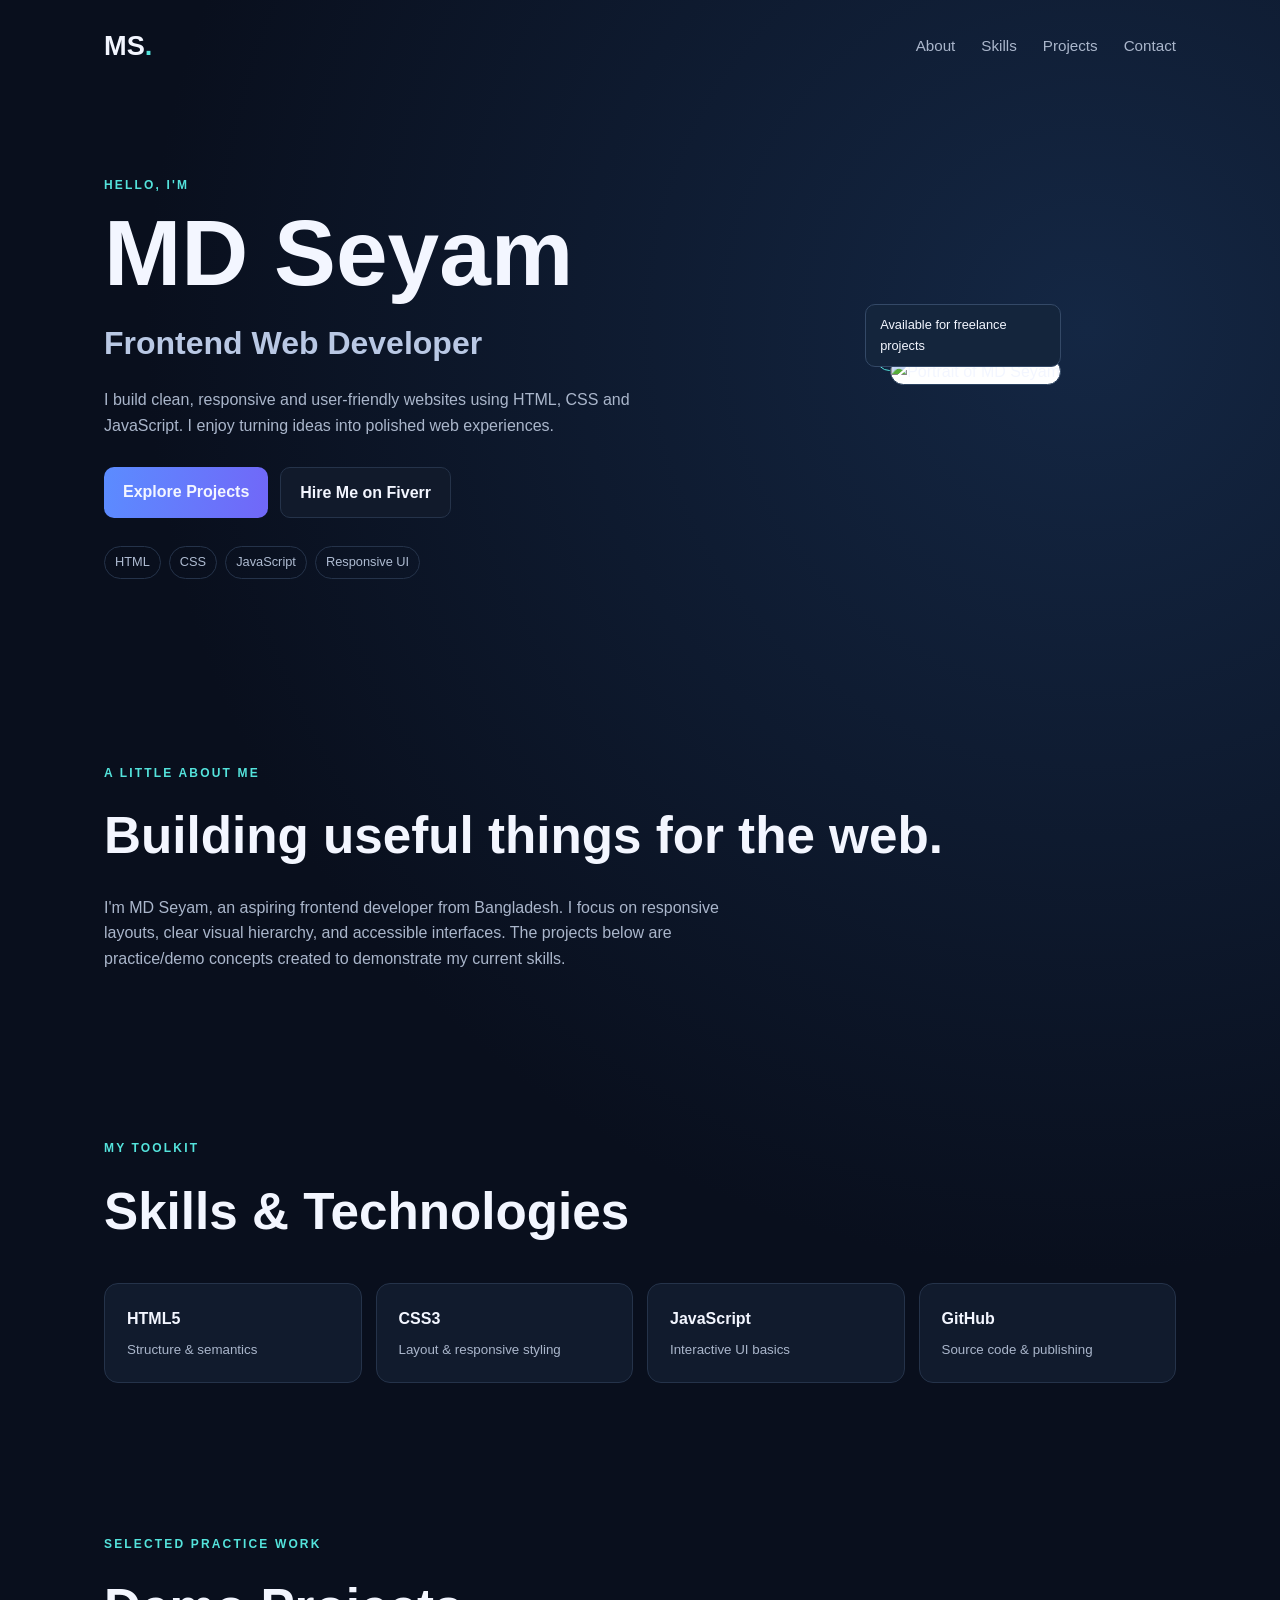
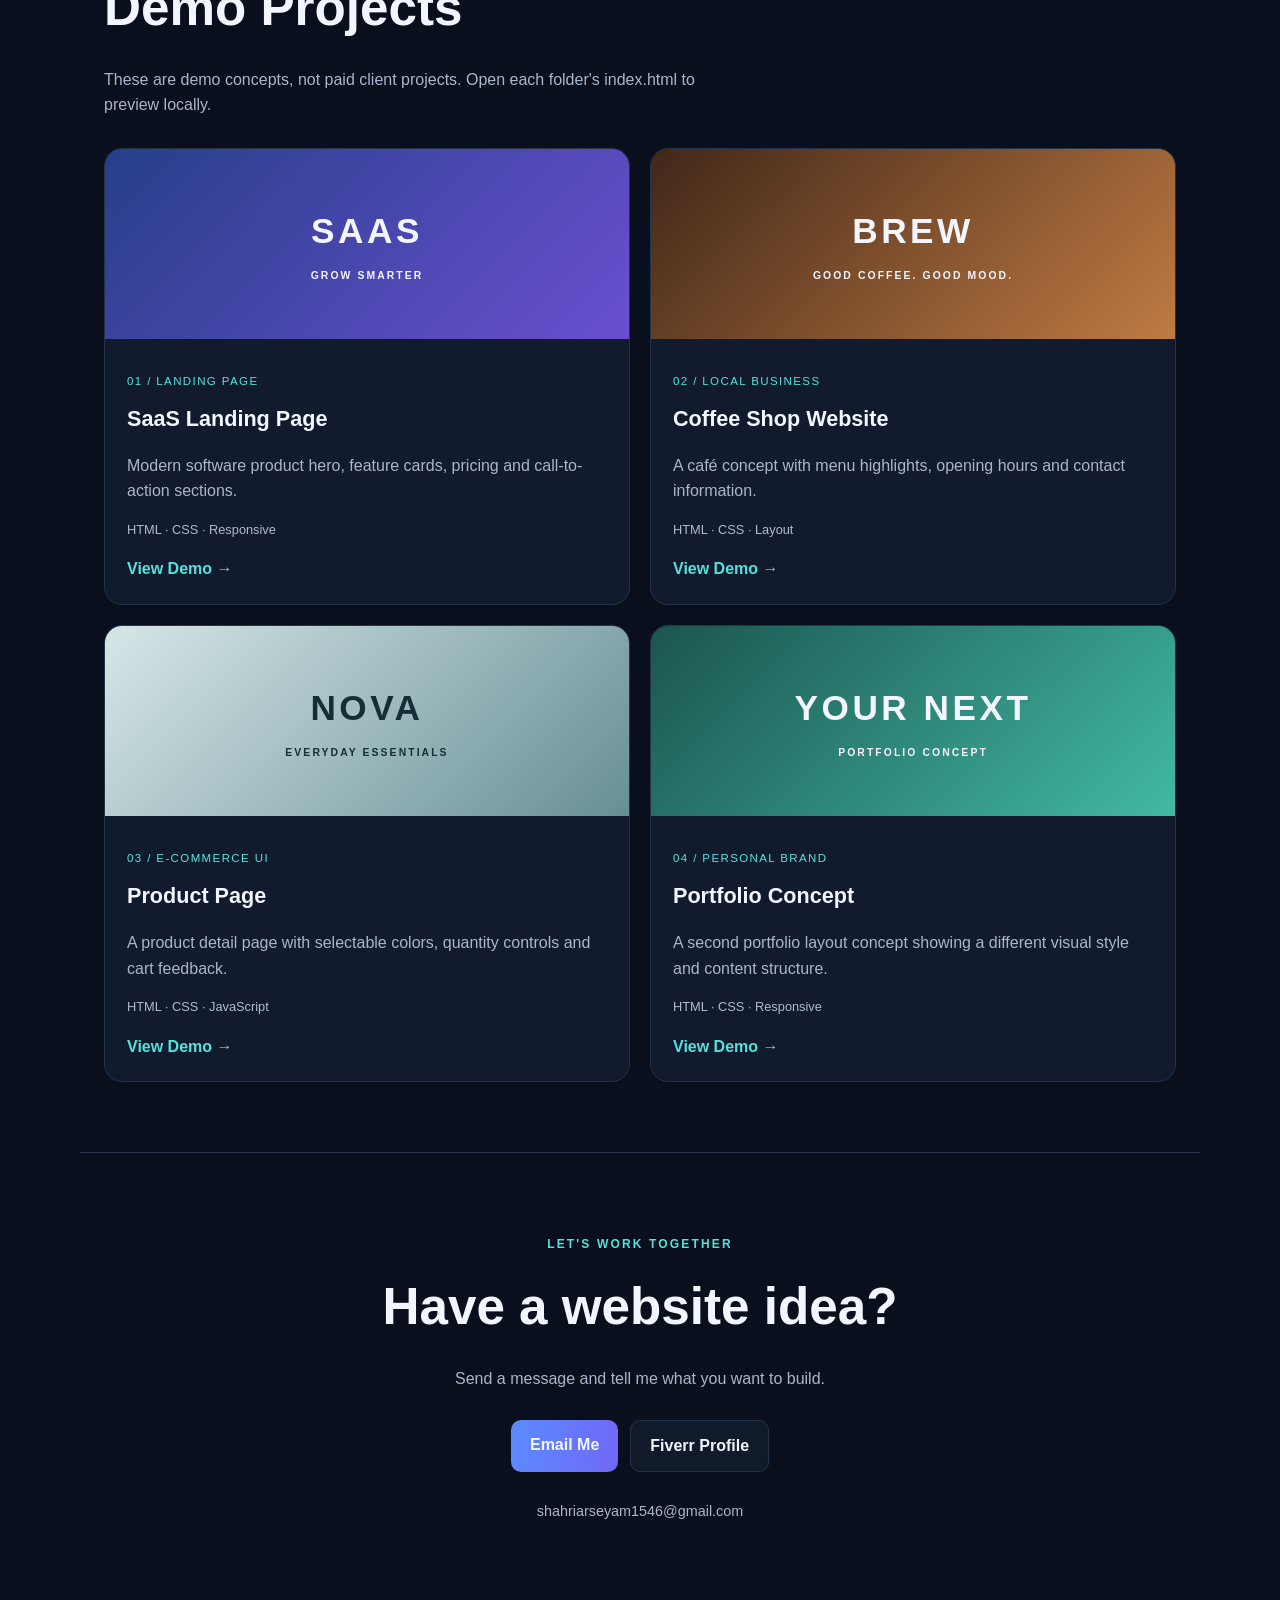
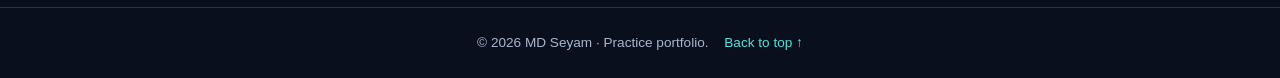
==== index.html @ 58fbcd56 "Add files via upload" ====
<!doctype html>
<html lang="en">
<head>
  <meta charset="utf-8"><meta name="viewport" content="width=device-width, initial-scale=1">
  <title>MD Seyam | Frontend Web Developer</title>
  <meta name="description" content="MD Seyam creates responsive websites with HTML, CSS and JavaScript.">
  <link rel="stylesheet" href="style.css">
</head>
<body>
<header class="nav"><a class="brand" href="#">MS<span>.</span></a><nav><a href="#about">About</a><a href="#skills">Skills</a><a href="#projects">Projects</a><a href="#contact">Contact</a></nav></header>
<main>
<section class="hero">
  <div class="hero-copy"><p class="eyebrow">HELLO, I'M</p><h1>MD Seyam</h1><h2>Frontend Web Developer</h2>
  <p>I build clean, responsive and user-friendly websites using HTML, CSS and JavaScript. I enjoy turning ideas into polished web experiences.</p>
  <div class="actions"><a class="btn primary" href="#projects">Explore Projects</a><a class="btn ghost" href="https://www.fiverr.com/s/vbrv60e" target="_blank" rel="noreferrer">Hire Me on Fiverr</a></div>
  <div class="tags"><span>HTML</span><span>CSS</span><span>JavaScript</span><span>Responsive UI</span></div></div>
  <div class="portrait-wrap"><img src="assets/seyam.jpg" alt="Portrait of MD Seyam"><div class="portrait-label">Available for freelance projects</div></div>
</section>
<section id="about" class="section"><p class="eyebrow">A LITTLE ABOUT ME</p><h2>Building useful things for the web.</h2><p class="muted">I'm MD Seyam, an aspiring frontend developer from Bangladesh. I focus on responsive layouts, clear visual hierarchy, and accessible interfaces. The projects below are practice/demo concepts created to demonstrate my current skills.</p></section>
<section id="skills" class="section"><p class="eyebrow">MY TOOLKIT</p><h2>Skills & Technologies</h2><div class="skill-grid"><div>HTML5 <small>Structure & semantics</small></div><div>CSS3 <small>Layout & responsive styling</small></div><div>JavaScript <small>Interactive UI basics</small></div><div>GitHub <small>Source code & publishing</small></div></div></section>
<section id="projects" class="section"><p class="eyebrow">SELECTED PRACTICE WORK</p><h2>Demo Projects</h2><p class="muted">These are demo concepts, not paid client projects. Open each folder's index.html to preview locally.</p>
<div class="project-grid">
<article class="project"><div class="project-art art-saas">SAAS<span>GROW SMARTER</span></div><div class="project-body"><p class="project-type">01 / LANDING PAGE</p><h3>SaaS Landing Page</h3><p>Modern software product hero, feature cards, pricing and call-to-action sections.</p><div class="chips">HTML · CSS · Responsive</div><a href="../saas-landing/index.html">View Demo →</a></div></article>
<article class="project"><div class="project-art art-coffee">BREW<span>GOOD COFFEE. GOOD MOOD.</span></div><div class="project-body"><p class="project-type">02 / LOCAL BUSINESS</p><h3>Coffee Shop Website</h3><p>A café concept with menu highlights, opening hours and contact information.</p><div class="chips">HTML · CSS · Layout</div><a href="../coffee-shop/index.html">View Demo →</a></div></article>
<article class="project"><div class="project-art art-shop">NOVA<span>EVERYDAY ESSENTIALS</span></div><div class="project-body"><p class="project-type">03 / E-COMMERCE UI</p><h3>Product Page</h3><p>A product detail page with selectable colors, quantity controls and cart feedback.</p><div class="chips">HTML · CSS · JavaScript</div><a href="../ecommerce-product/index.html">View Demo →</a></div></article>
<article class="project"><div class="project-art art-portfolio">YOUR NEXT<span>PORTFOLIO CONCEPT</span></div><div class="project-body"><p class="project-type">04 / PERSONAL BRAND</p><h3>Portfolio Concept</h3><p>A second portfolio layout concept showing a different visual style and content structure.</p><div class="chips">HTML · CSS · Responsive</div><a href="../portfolio-concept/index.html">View Demo →</a></div></article>
</div></section>
<section id="contact" class="section contact"><p class="eyebrow">LET'S WORK TOGETHER</p><h2>Have a website idea?</h2><p class="muted">Send a message and tell me what you want to build.</p><div class="actions"><a class="btn primary" href="mailto:shahriarseyam1546@gmail.com">Email Me</a><a class="btn ghost" href="https://www.fiverr.com/s/vbrv60e" target="_blank" rel="noreferrer">Fiverr Profile</a></div><p class="email">shahriarseyam1546@gmail.com</p></section>
</main><footer>© <span id="year"></span> MD Seyam · Practice portfolio. <a href="#top">Back to top ↑</a></footer>
<script src="script.js"></script></body></html>
---- style.css ----
:root{--bg:#090f1d;--panel:#111b2d;--text:#f3f6ff;--muted:#aab6cb;--blue:#5b8cff;--cyan:#54e3dc;--line:#25334a}
*{box-sizing:border-box}html{scroll-behavior:smooth}body{margin:0;background:radial-gradient(circle at 85% 10%,#142744 0,transparent 30%),var(--bg);color:var(--text);font-family:Inter,Arial,sans-serif;line-height:1.6}a{color:inherit;text-decoration:none}.nav{max-width:1120px;margin:auto;padding:24px 24px;display:flex;align-items:center;justify-content:space-between}.brand{font-weight:900;font-size:1.7rem}.brand span{color:var(--cyan)}nav{display:flex;gap:26px;color:var(--muted);font-size:.95rem}nav a:hover{color:var(--cyan)}.hero{max-width:1120px;margin:auto;padding:70px 24px 100px;display:grid;grid-template-columns:1.2fr .8fr;gap:70px;align-items:center;min-height:590px}.eyebrow{color:var(--cyan);font-size:.75rem;letter-spacing:.18em;font-weight:800}.hero h1{font-size:clamp(3.2rem,8vw,5.8rem);line-height:1;margin:12px 0}.hero h2{font-size:clamp(1.3rem,3vw,2rem);color:#b9c8e4;margin:18px 0}.hero-copy>p:not(.eyebrow),.muted{color:var(--muted);max-width:650px}.actions{display:flex;gap:12px;flex-wrap:wrap;margin:28px 0}.btn{padding:12px 19px;border-radius:10px;font-weight:750;border:1px solid var(--line)}.primary{background:linear-gradient(100deg,var(--blue),#7167f8);border:0}.ghost{background:#111a2b}.tags,.chips{display:flex;gap:8px;flex-wrap:wrap}.tags span,.chips{font-size:.8rem;color:#aebbd1}.tags span{border:1px solid var(--line);border-radius:100px;padding:5px 10px}.portrait-wrap{position:relative;max-width:350px;margin:auto}.portrait-wrap:before{content:"";position:absolute;inset:-14px 14px 14px -14px;border:1px solid var(--cyan);border-radius:28px}.portrait-wrap img{position:relative;width:100%;aspect-ratio:4/5;object-fit:cover;object-position:center 25%;border-radius:24px;border:1px solid #2b4260;background:#fff}.portrait-label{position:absolute;bottom:18px;left:-25px;background:#14253c;border:1px solid #344967;border-radius:10px;padding:10px 14px;font-size:.8rem}.section{max-width:1120px;margin:auto;padding:70px 24px}.section h2{font-size:clamp(2rem,4vw,3.2rem);margin:8px 0 18px}.skill-grid{display:grid;grid-template-columns:repeat(4,1fr);gap:14px;margin-top:30px}.skill-grid div{background:var(--panel);padding:22px;border:1px solid var(--line);border-radius:14px;font-weight:800}.skill-grid small{display:block;color:var(--muted);font-weight:400;margin-top:8px}.project-grid{display:grid;grid-template-columns:repeat(2,1fr);gap:20px;margin-top:30px}.project{background:var(--panel);border:1px solid var(--line);border-radius:18px;overflow:hidden}.project-art{height:190px;display:flex;align-items:center;justify-content:center;flex-direction:column;font-size:2.2rem;font-weight:900;letter-spacing:.1em}.project-art span{font-size:.65rem;letter-spacing:.2em;margin-top:8px}.art-saas{background:linear-gradient(135deg,#263f89,#6a4fd0)}.art-coffee{background:linear-gradient(135deg,#412719,#c07b42)}.art-shop{background:linear-gradient(135deg,#d7e6e7,#668f95);color:#152d35}.art-portfolio{background:linear-gradient(135deg,#1b554f,#42b9a4)}.project-body{padding:22px}.project-type{font-size:.72rem;color:var(--cyan);letter-spacing:.12em}.project-body h3{font-size:1.35rem;margin:5px 0}.project-body p:not(.project-type){color:var(--muted)}.project-body a{display:inline-block;margin-top:16px;color:var(--cyan);font-weight:800}.contact{border-top:1px solid var(--line);text-align:center}.contact .muted{margin:auto}.contact .actions{justify-content:center}.email{color:var(--muted);font-size:.9rem}footer{border-top:1px solid var(--line);padding:24px;text-align:center;color:var(--muted);font-size:.85rem}footer a{color:var(--cyan);margin-left:12px}
@media(max-width:760px){.nav{align-items:flex-start}nav{gap:12px;flex-wrap:wrap;justify-content:flex-end;font-size:.85rem}.hero{grid-template-columns:1fr;padding-top:35px;gap:45px}.hero-copy{order:1}.portrait-wrap{order:0;max-width:240px}.skill-grid{grid-template-columns:repeat(2,1fr)}.project-grid{grid-template-columns:1fr}.portrait-label{left:-10px}}
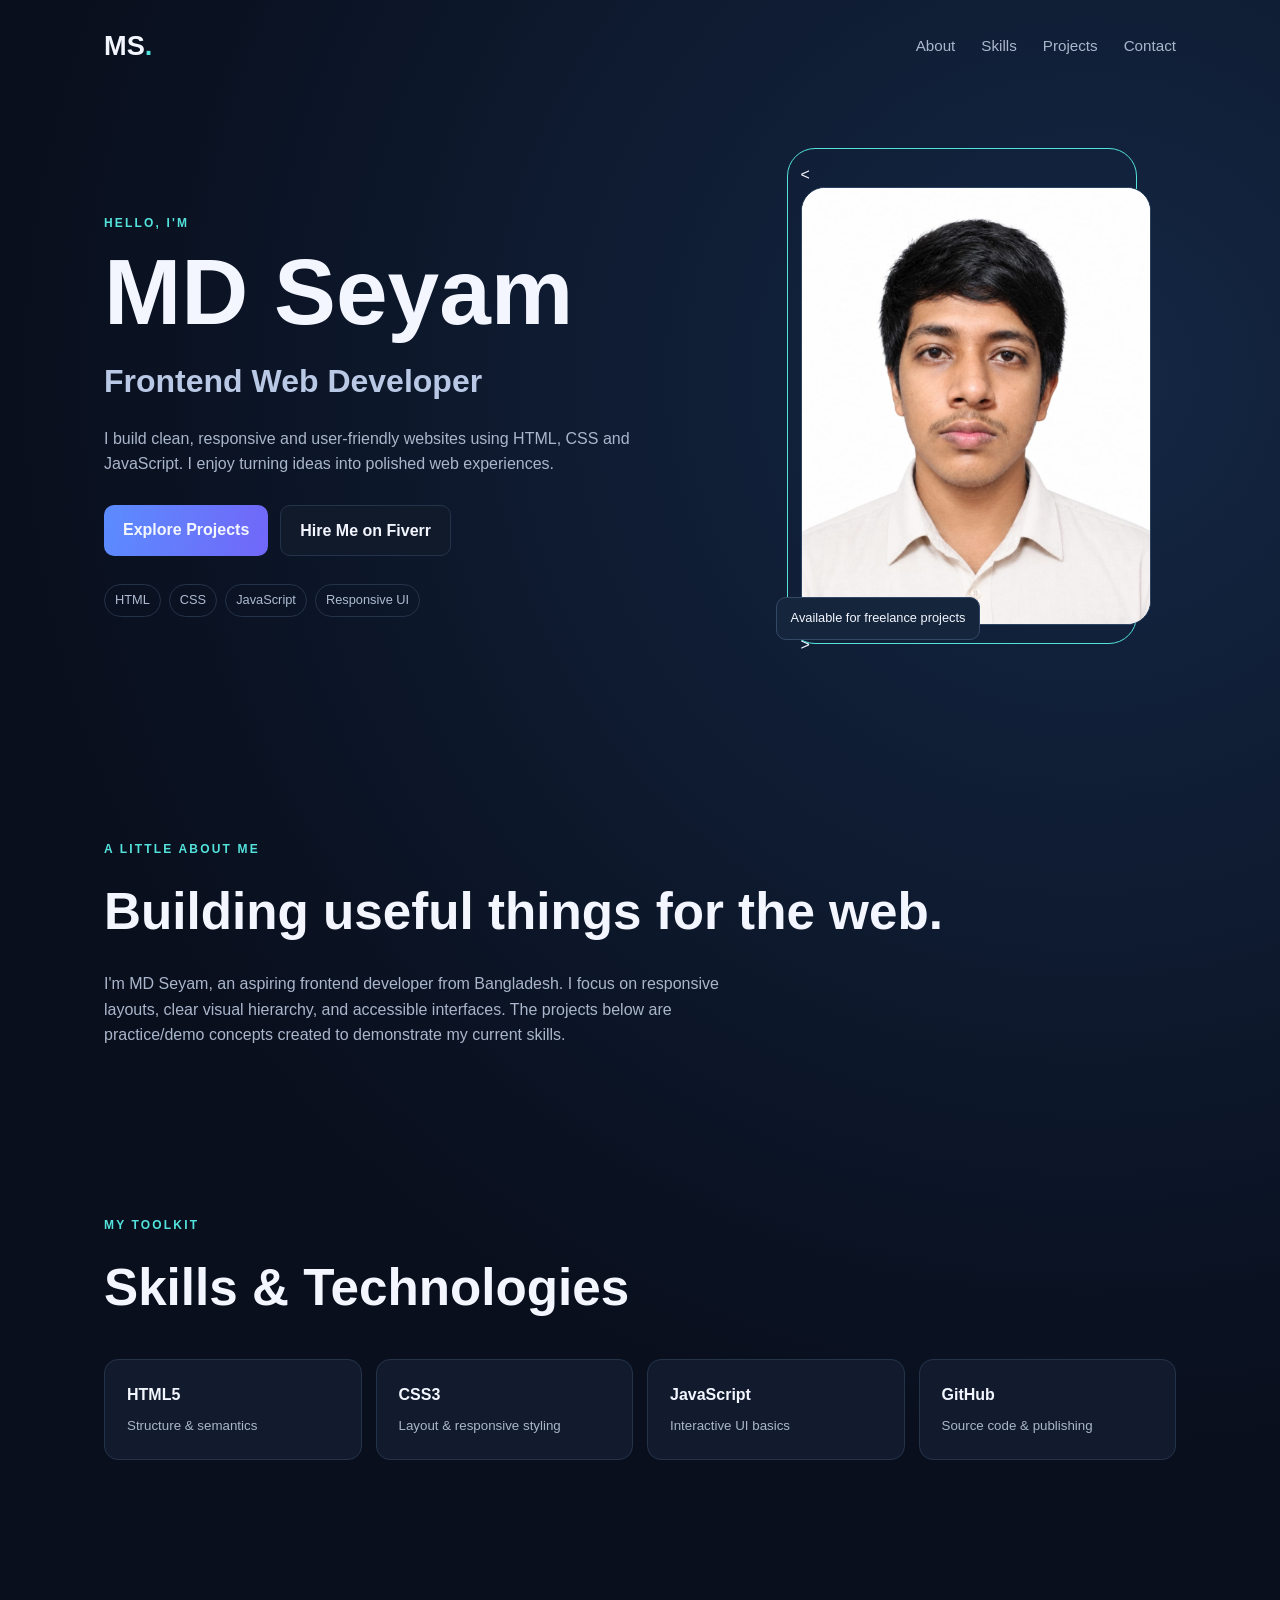
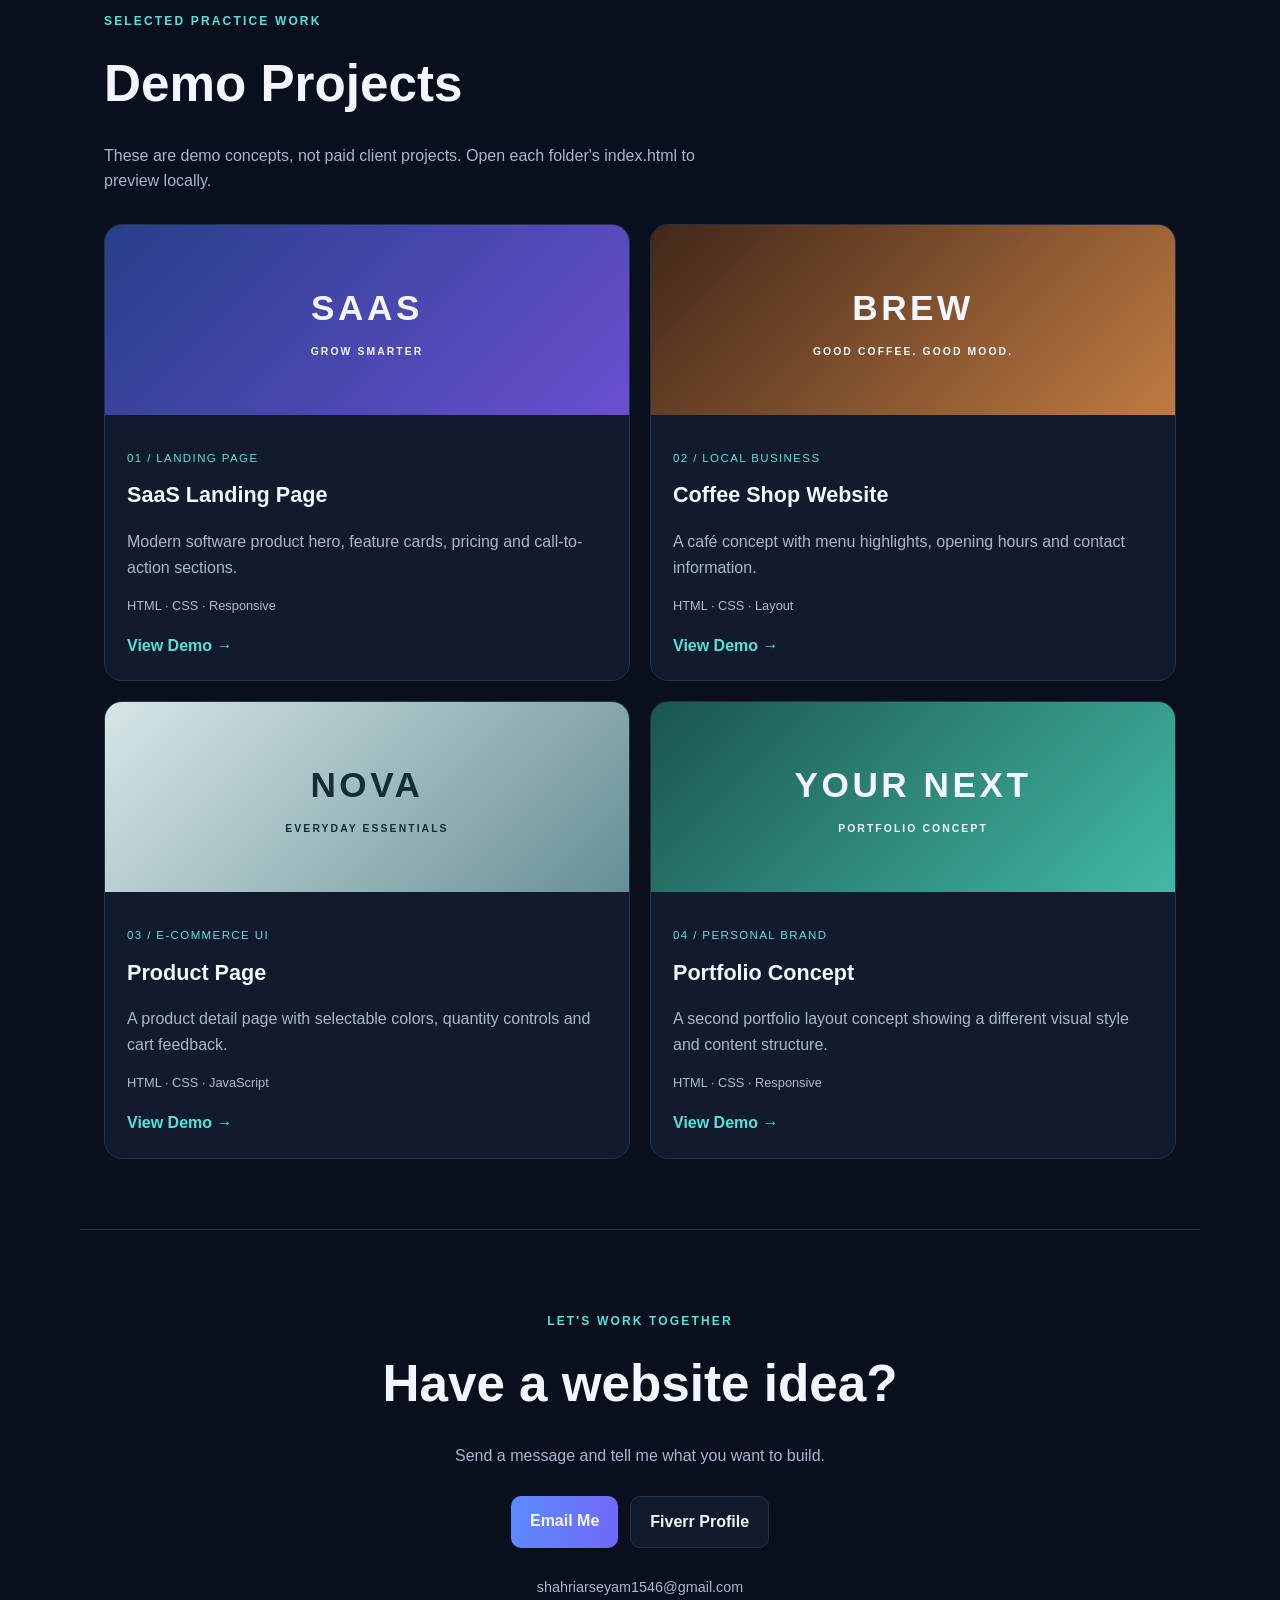
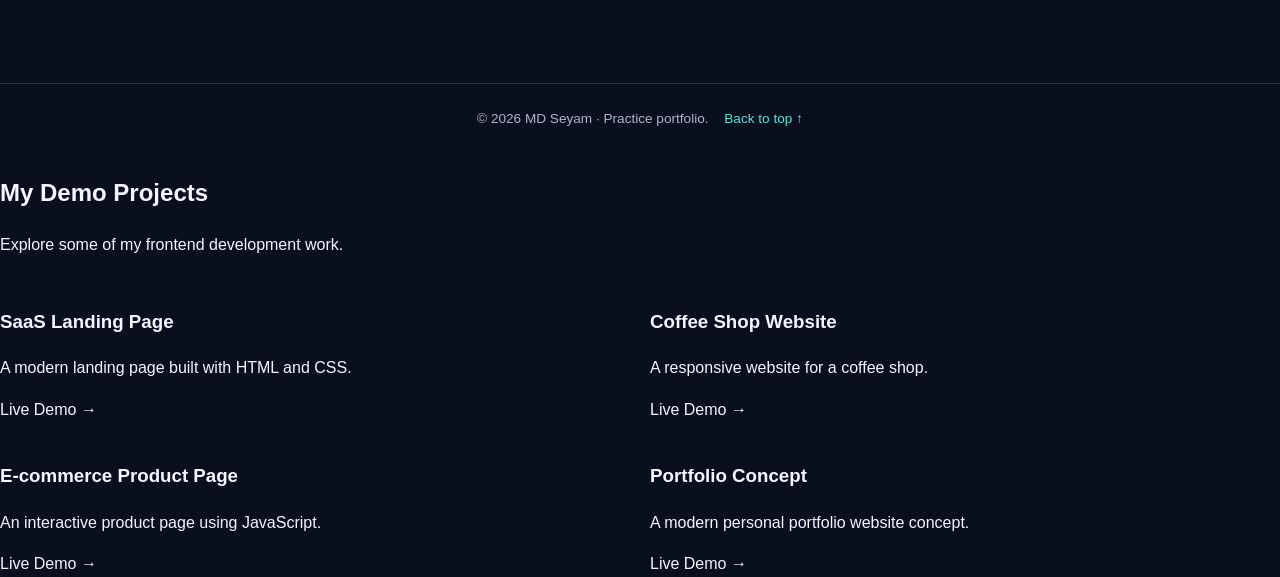
==== commit 9a87b917: "Update index.html" ====
--- a/index.html
+++ b/index.html
@@ -14,7 +14,7 @@
   <p>I build clean, responsive and user-friendly websites using HTML, CSS and JavaScript. I enjoy turning ideas into polished web experiences.</p>
   <div class="actions"><a class="btn primary" href="#projects">Explore Projects</a><a class="btn ghost" href="https://www.fiverr.com/s/vbrv60e" target="_blank" rel="noreferrer">Hire Me on Fiverr</a></div>
   <div class="tags"><span>HTML</span><span>CSS</span><span>JavaScript</span><span>Responsive UI</span></div></div>
-  <div class="portrait-wrap"><img src="assets/seyam.jpg" alt="Portrait of MD Seyam"><div class="portrait-label">Available for freelance projects</div></div>
+  <div class="portrait-wrap"><<img src="./assets/seyam.jpg" alt="MD Seyam" class="profile-image">><div class="portrait-label">Available for freelance projects</div></div>
 </section>
 <section id="about" class="section"><p class="eyebrow">A LITTLE ABOUT ME</p><h2>Building useful things for the web.</h2><p class="muted">I'm MD Seyam, an aspiring frontend developer from Bangladesh. I focus on responsive layouts, clear visual hierarchy, and accessible interfaces. The projects below are practice/demo concepts created to demonstrate my current skills.</p></section>
 <section id="skills" class="section"><p class="eyebrow">MY TOOLKIT</p><h2>Skills & Technologies</h2><div class="skill-grid"><div>HTML5 <small>Structure & semantics</small></div><div>CSS3 <small>Layout & responsive styling</small></div><div>JavaScript <small>Interactive UI basics</small></div><div>GitHub <small>Source code & publishing</small></div></div></section>
@@ -27,4 +27,43 @@
 </div></section>
 <section id="contact" class="section contact"><p class="eyebrow">LET'S WORK TOGETHER</p><h2>Have a website idea?</h2><p class="muted">Send a message and tell me what you want to build.</p><div class="actions"><a class="btn primary" href="mailto:shahriarseyam1546@gmail.com">Email Me</a><a class="btn ghost" href="https://www.fiverr.com/s/vbrv60e" target="_blank" rel="noreferrer">Fiverr Profile</a></div><p class="email">shahriarseyam1546@gmail.com</p></section>
 </main><footer>© <span id="year"></span> MD Seyam · Practice portfolio. <a href="#top">Back to top ↑</a></footer>
-<script src="script.js"></script></body></html>
+<script src="script.js"></script><section id="projects" class="projects-section">
+    <h2>My Demo Projects</h2>
+    <p>Explore some of my frontend development work.</p>
+
+    <div class="project-grid">
+
+        <article class="project-card">
+            <h3>SaaS Landing Page</h3>
+            <p>A modern landing page built with HTML and CSS.</p>
+            <a href="./projects/saas-landing/" target="_blank">
+                Live Demo →
+            </a>
+        </article>
+
+        <article class="project-card">
+            <h3>Coffee Shop Website</h3>
+            <p>A responsive website for a coffee shop.</p>
+            <a href="./projects/coffee-shop/" target="_blank">
+                Live Demo →
+            </a>
+        </article>
+
+        <article class="project-card">
+            <h3>E-commerce Product Page</h3>
+            <p>An interactive product page using JavaScript.</p>
+            <a href="./projects/ecommerce-product/" target="_blank">
+                Live Demo →
+            </a>
+        </article>
+
+        <article class="project-card">
+            <h3>Portfolio Concept</h3>
+            <p>A modern personal portfolio website concept.</p>
+            <a href="./projects/portfolio-concept/" target="_blank">
+                Live Demo →
+            </a>
+        </article>
+
+    </div>
+</section></body></html>
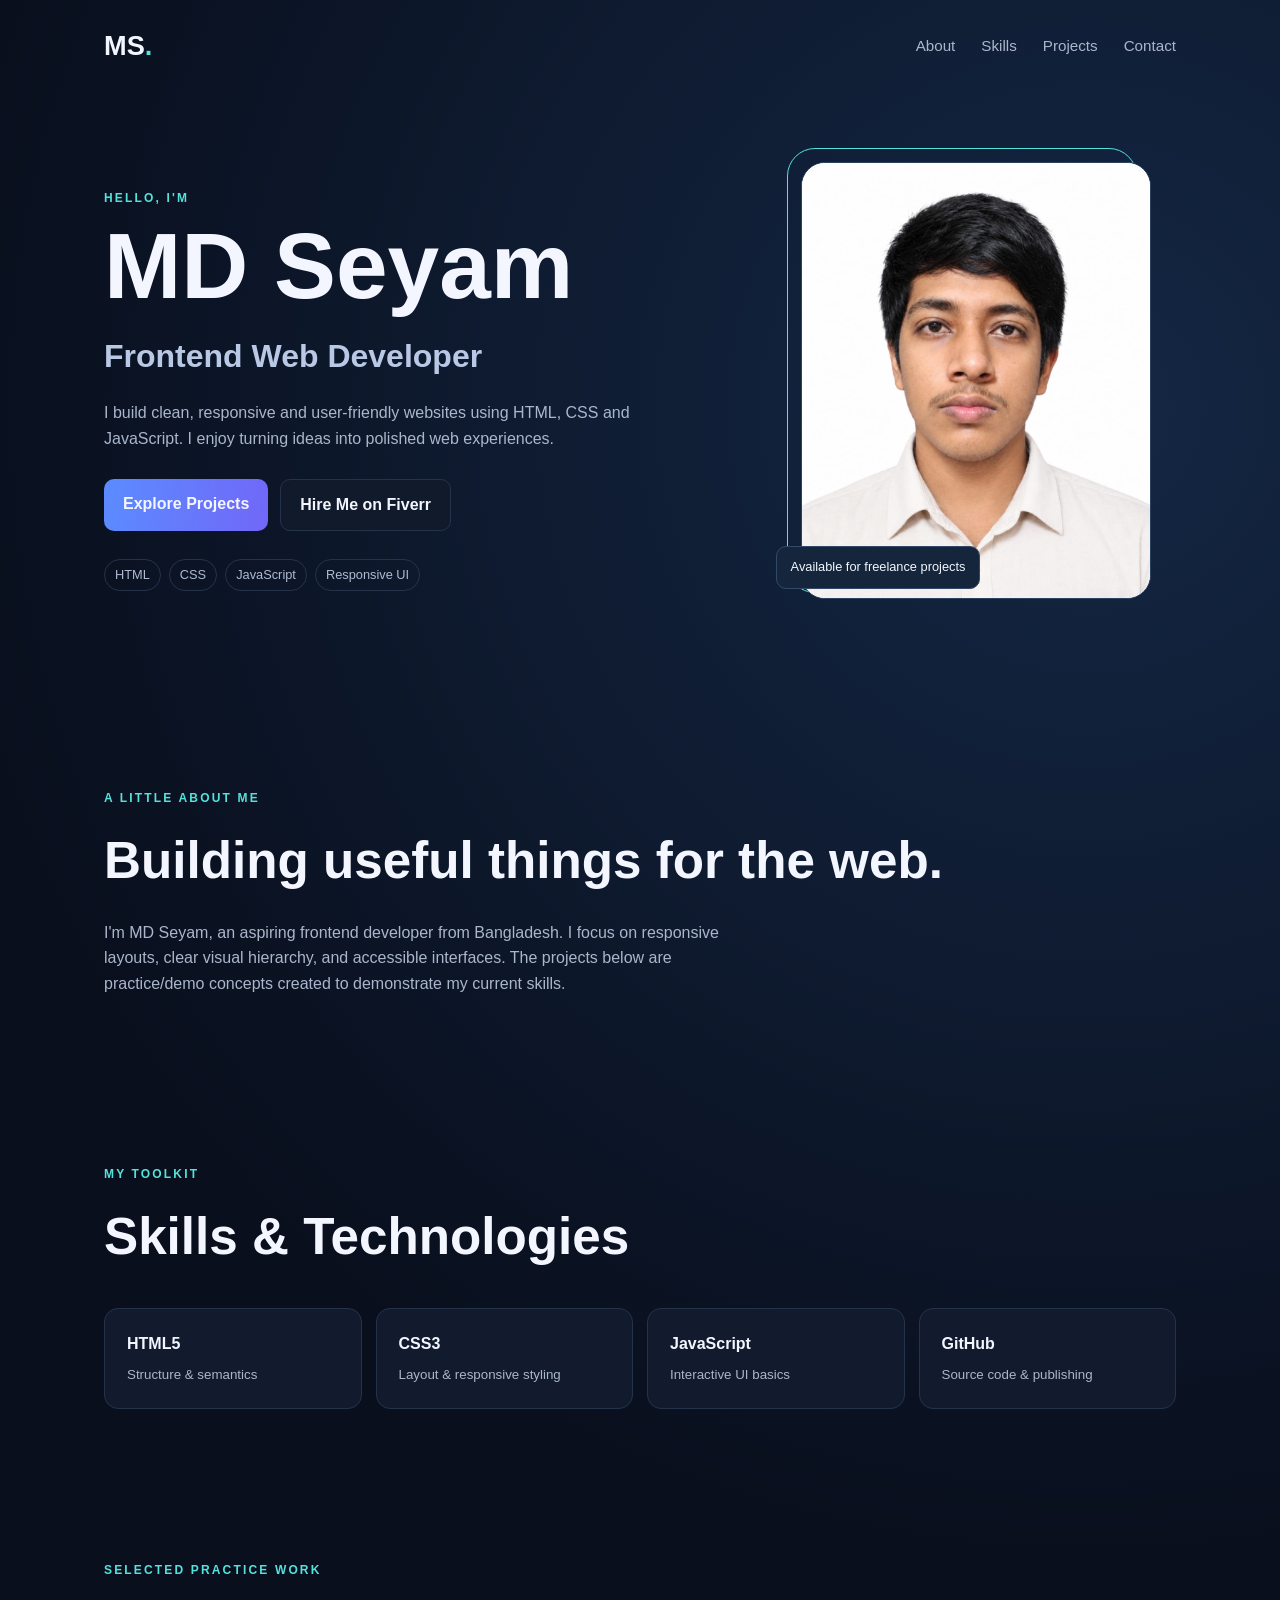
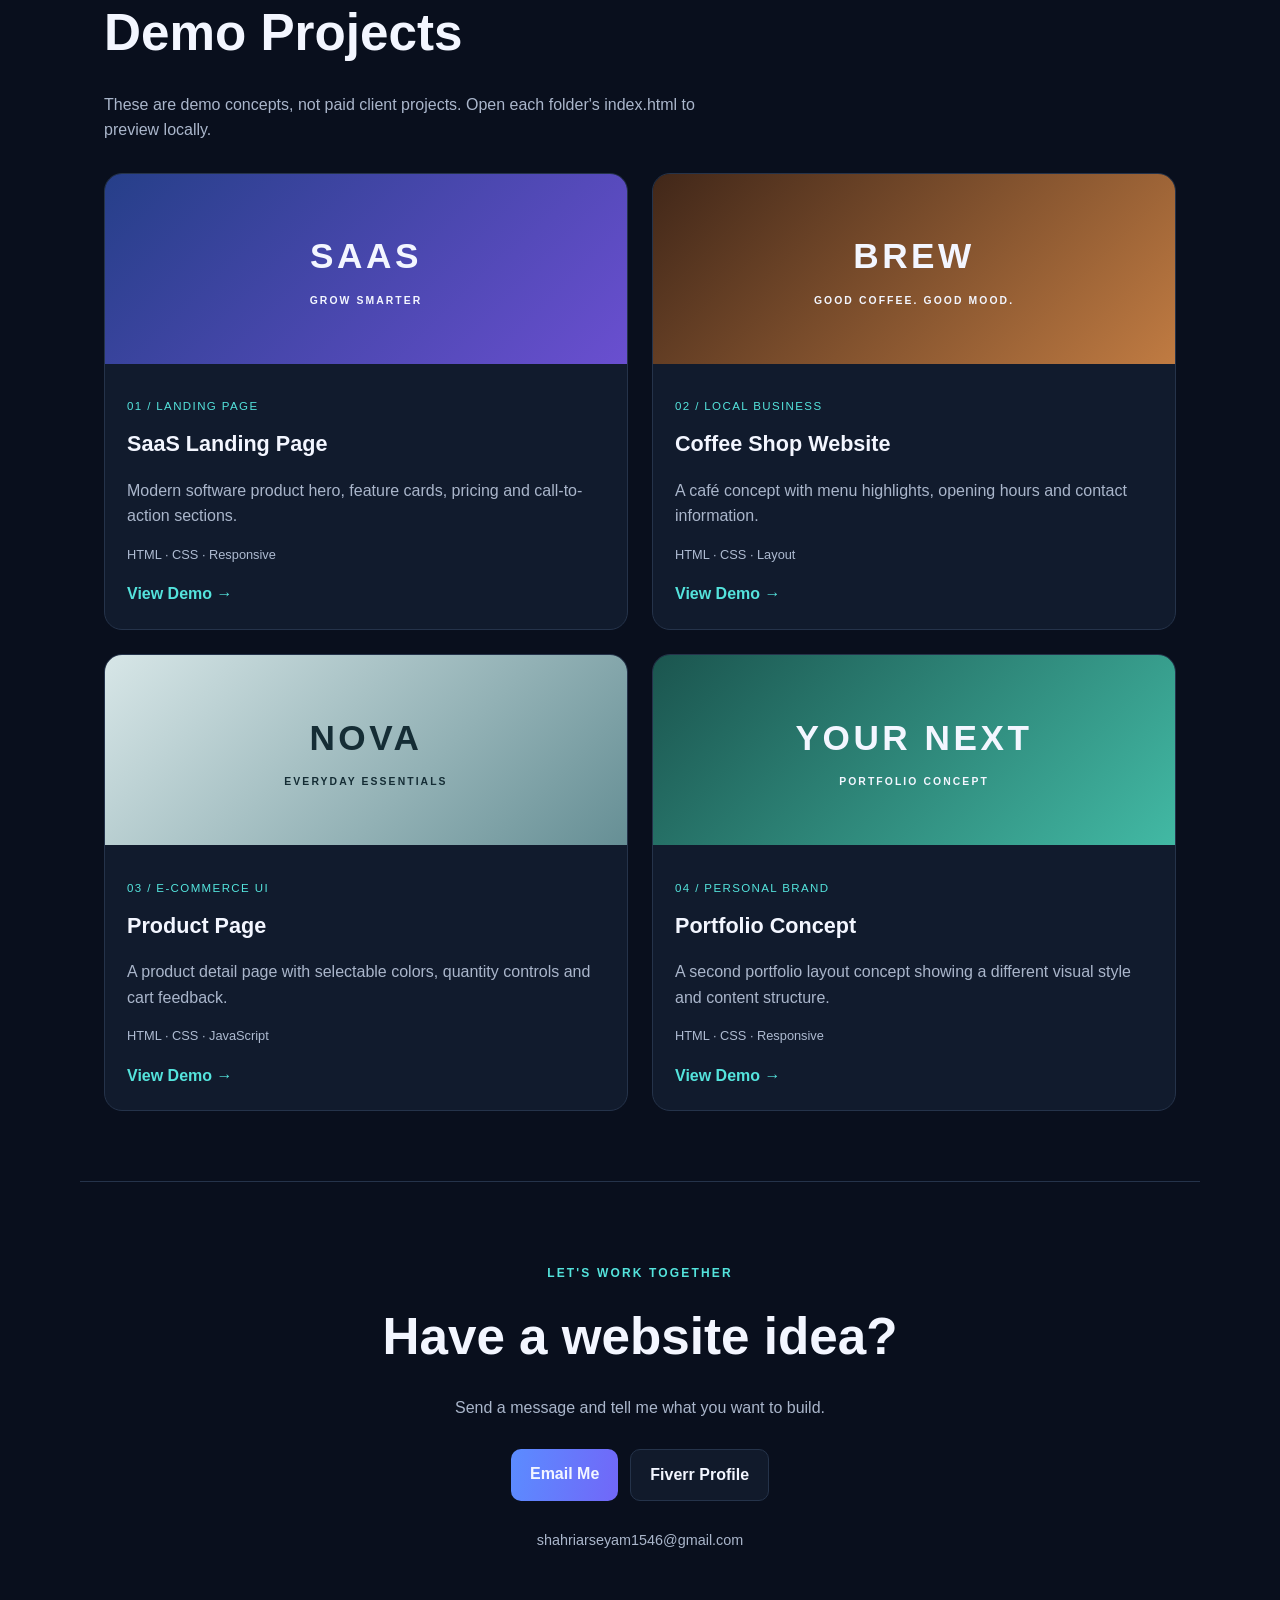
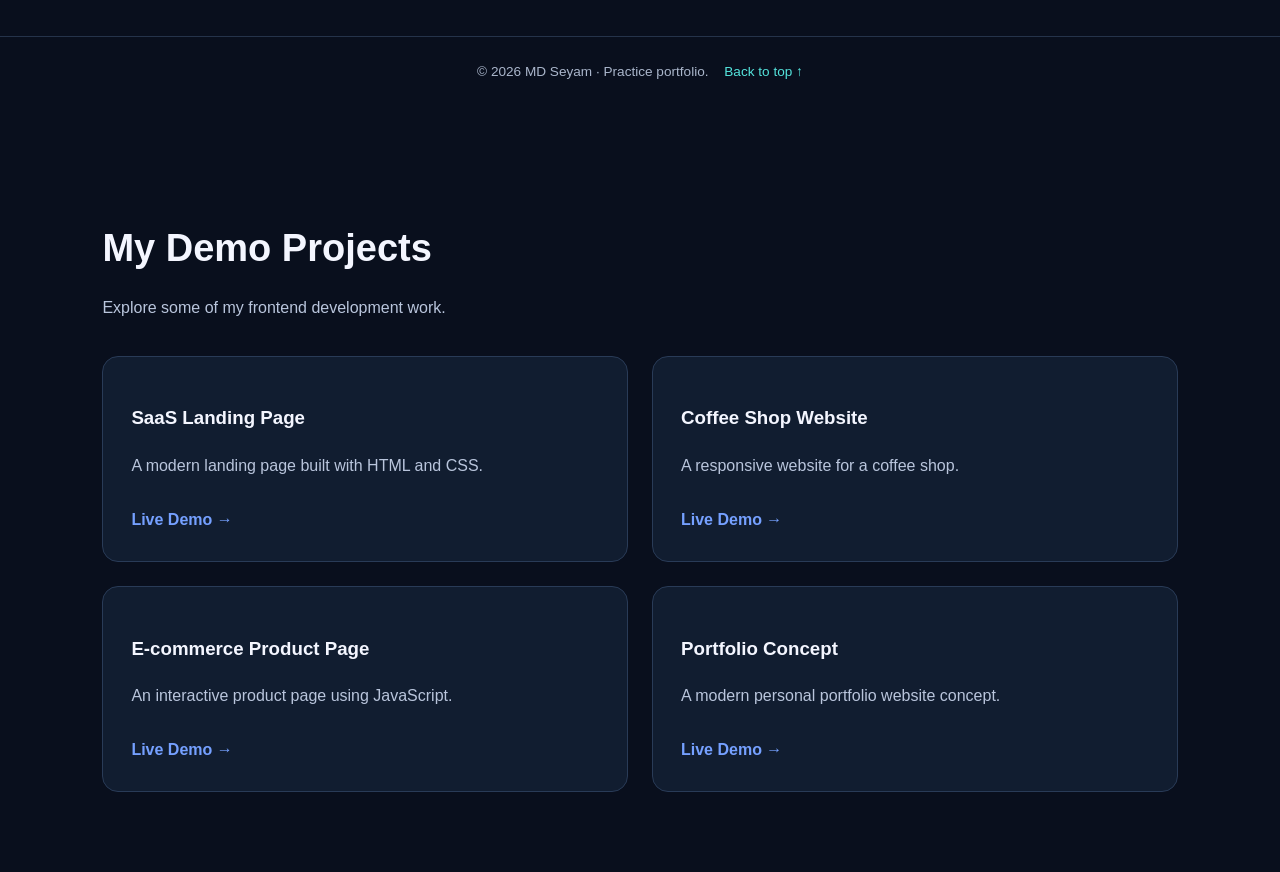
==== commit 2baa2663: "Update index.html" ====
--- a/index.html
+++ b/index.html
@@ -14,16 +14,16 @@
   <p>I build clean, responsive and user-friendly websites using HTML, CSS and JavaScript. I enjoy turning ideas into polished web experiences.</p>
   <div class="actions"><a class="btn primary" href="#projects">Explore Projects</a><a class="btn ghost" href="https://www.fiverr.com/s/vbrv60e" target="_blank" rel="noreferrer">Hire Me on Fiverr</a></div>
   <div class="tags"><span>HTML</span><span>CSS</span><span>JavaScript</span><span>Responsive UI</span></div></div>
-  <div class="portrait-wrap"><<img src="./assets/seyam.jpg" alt="MD Seyam" class="profile-image">><div class="portrait-label">Available for freelance projects</div></div>
+  <div class="portrait-wrap"><img src="./assets/seyam.jpg" alt="MD Seyam" class="profile-image"><div class="portrait-label">Available for freelance projects</div></div>
 </section>
 <section id="about" class="section"><p class="eyebrow">A LITTLE ABOUT ME</p><h2>Building useful things for the web.</h2><p class="muted">I'm MD Seyam, an aspiring frontend developer from Bangladesh. I focus on responsive layouts, clear visual hierarchy, and accessible interfaces. The projects below are practice/demo concepts created to demonstrate my current skills.</p></section>
 <section id="skills" class="section"><p class="eyebrow">MY TOOLKIT</p><h2>Skills & Technologies</h2><div class="skill-grid"><div>HTML5 <small>Structure & semantics</small></div><div>CSS3 <small>Layout & responsive styling</small></div><div>JavaScript <small>Interactive UI basics</small></div><div>GitHub <small>Source code & publishing</small></div></div></section>
 <section id="projects" class="section"><p class="eyebrow">SELECTED PRACTICE WORK</p><h2>Demo Projects</h2><p class="muted">These are demo concepts, not paid client projects. Open each folder's index.html to preview locally.</p>
 <div class="project-grid">
-<article class="project"><div class="project-art art-saas">SAAS<span>GROW SMARTER</span></div><div class="project-body"><p class="project-type">01 / LANDING PAGE</p><h3>SaaS Landing Page</h3><p>Modern software product hero, feature cards, pricing and call-to-action sections.</p><div class="chips">HTML · CSS · Responsive</div><a href="../saas-landing/index.html">View Demo →</a></div></article>
-<article class="project"><div class="project-art art-coffee">BREW<span>GOOD COFFEE. GOOD MOOD.</span></div><div class="project-body"><p class="project-type">02 / LOCAL BUSINESS</p><h3>Coffee Shop Website</h3><p>A café concept with menu highlights, opening hours and contact information.</p><div class="chips">HTML · CSS · Layout</div><a href="../coffee-shop/index.html">View Demo →</a></div></article>
-<article class="project"><div class="project-art art-shop">NOVA<span>EVERYDAY ESSENTIALS</span></div><div class="project-body"><p class="project-type">03 / E-COMMERCE UI</p><h3>Product Page</h3><p>A product detail page with selectable colors, quantity controls and cart feedback.</p><div class="chips">HTML · CSS · JavaScript</div><a href="../ecommerce-product/index.html">View Demo →</a></div></article>
-<article class="project"><div class="project-art art-portfolio">YOUR NEXT<span>PORTFOLIO CONCEPT</span></div><div class="project-body"><p class="project-type">04 / PERSONAL BRAND</p><h3>Portfolio Concept</h3><p>A second portfolio layout concept showing a different visual style and content structure.</p><div class="chips">HTML · CSS · Responsive</div><a href="../portfolio-concept/index.html">View Demo →</a></div></article>
+<article class="project"><div class="project-art art-saas">SAAS<span>GROW SMARTER</span></div><div class="project-body"><p class="project-type">01 / LANDING PAGE</p><h3>SaaS Landing Page</h3><p>Modern software product hero, feature cards, pricing and call-to-action sections.</p><div class="chips">HTML · CSS · Responsive</div><a href="./projects/saas-landing/">View Demo →</a></div></article>
+<article class="project"><div class="project-art art-coffee">BREW<span>GOOD COFFEE. GOOD MOOD.</span></div><div class="project-body"><p class="project-type">02 / LOCAL BUSINESS</p><h3>Coffee Shop Website</h3><p>A café concept with menu highlights, opening hours and contact information.</p><div class="chips">HTML · CSS · Layout</div><a href="./projects/coffee-shop/">View Demo →</a></div></article>
+<article class="project"><div class="project-art art-shop">NOVA<span>EVERYDAY ESSENTIALS</span></div><div class="project-body"><p class="project-type">03 / E-COMMERCE UI</p><h3>Product Page</h3><p>A product detail page with selectable colors, quantity controls and cart feedback.</p><div class="chips">HTML · CSS · JavaScript</div><a href="./projects/ecommerce-product/">View Demo →</a></div></article>
+<article class="project"><div class="project-art art-portfolio">YOUR NEXT<span>PORTFOLIO CONCEPT</span></div><div class="project-body"><p class="project-type">04 / PERSONAL BRAND</p><h3>Portfolio Concept</h3><p>A second portfolio layout concept showing a different visual style and content structure.</p><div class="chips">HTML · CSS · Responsive</div><a href="./projects/portfolio-concept/">View Demo →</a></div></article>
 </div></section>
 <section id="contact" class="section contact"><p class="eyebrow">LET'S WORK TOGETHER</p><h2>Have a website idea?</h2><p class="muted">Send a message and tell me what you want to build.</p><div class="actions"><a class="btn primary" href="mailto:shahriarseyam1546@gmail.com">Email Me</a><a class="btn ghost" href="https://www.fiverr.com/s/vbrv60e" target="_blank" rel="noreferrer">Fiverr Profile</a></div><p class="email">shahriarseyam1546@gmail.com</p></section>
 </main><footer>© <span id="year"></span> MD Seyam · Practice portfolio. <a href="#top">Back to top ↑</a></footer>
--- a/style.css
+++ b/style.css
@@ -1,3 +1,53 @@
 :root{--bg:#090f1d;--panel:#111b2d;--text:#f3f6ff;--muted:#aab6cb;--blue:#5b8cff;--cyan:#54e3dc;--line:#25334a}
 *{box-sizing:border-box}html{scroll-behavior:smooth}body{margin:0;background:radial-gradient(circle at 85% 10%,#142744 0,transparent 30%),var(--bg);color:var(--text);font-family:Inter,Arial,sans-serif;line-height:1.6}a{color:inherit;text-decoration:none}.nav{max-width:1120px;margin:auto;padding:24px 24px;display:flex;align-items:center;justify-content:space-between}.brand{font-weight:900;font-size:1.7rem}.brand span{color:var(--cyan)}nav{display:flex;gap:26px;color:var(--muted);font-size:.95rem}nav a:hover{color:var(--cyan)}.hero{max-width:1120px;margin:auto;padding:70px 24px 100px;display:grid;grid-template-columns:1.2fr .8fr;gap:70px;align-items:center;min-height:590px}.eyebrow{color:var(--cyan);font-size:.75rem;letter-spacing:.18em;font-weight:800}.hero h1{font-size:clamp(3.2rem,8vw,5.8rem);line-height:1;margin:12px 0}.hero h2{font-size:clamp(1.3rem,3vw,2rem);color:#b9c8e4;margin:18px 0}.hero-copy>p:not(.eyebrow),.muted{color:var(--muted);max-width:650px}.actions{display:flex;gap:12px;flex-wrap:wrap;margin:28px 0}.btn{padding:12px 19px;border-radius:10px;font-weight:750;border:1px solid var(--line)}.primary{background:linear-gradient(100deg,var(--blue),#7167f8);border:0}.ghost{background:#111a2b}.tags,.chips{display:flex;gap:8px;flex-wrap:wrap}.tags span,.chips{font-size:.8rem;color:#aebbd1}.tags span{border:1px solid var(--line);border-radius:100px;padding:5px 10px}.portrait-wrap{position:relative;max-width:350px;margin:auto}.portrait-wrap:before{content:"";position:absolute;inset:-14px 14px 14px -14px;border:1px solid var(--cyan);border-radius:28px}.portrait-wrap img{position:relative;width:100%;aspect-ratio:4/5;object-fit:cover;object-position:center 25%;border-radius:24px;border:1px solid #2b4260;background:#fff}.portrait-label{position:absolute;bottom:18px;left:-25px;background:#14253c;border:1px solid #344967;border-radius:10px;padding:10px 14px;font-size:.8rem}.section{max-width:1120px;margin:auto;padding:70px 24px}.section h2{font-size:clamp(2rem,4vw,3.2rem);margin:8px 0 18px}.skill-grid{display:grid;grid-template-columns:repeat(4,1fr);gap:14px;margin-top:30px}.skill-grid div{background:var(--panel);padding:22px;border:1px solid var(--line);border-radius:14px;font-weight:800}.skill-grid small{display:block;color:var(--muted);font-weight:400;margin-top:8px}.project-grid{display:grid;grid-template-columns:repeat(2,1fr);gap:20px;margin-top:30px}.project{background:var(--panel);border:1px solid var(--line);border-radius:18px;overflow:hidden}.project-art{height:190px;display:flex;align-items:center;justify-content:center;flex-direction:column;font-size:2.2rem;font-weight:900;letter-spacing:.1em}.project-art span{font-size:.65rem;letter-spacing:.2em;margin-top:8px}.art-saas{background:linear-gradient(135deg,#263f89,#6a4fd0)}.art-coffee{background:linear-gradient(135deg,#412719,#c07b42)}.art-shop{background:linear-gradient(135deg,#d7e6e7,#668f95);color:#152d35}.art-portfolio{background:linear-gradient(135deg,#1b554f,#42b9a4)}.project-body{padding:22px}.project-type{font-size:.72rem;color:var(--cyan);letter-spacing:.12em}.project-body h3{font-size:1.35rem;margin:5px 0}.project-body p:not(.project-type){color:var(--muted)}.project-body a{display:inline-block;margin-top:16px;color:var(--cyan);font-weight:800}.contact{border-top:1px solid var(--line);text-align:center}.contact .muted{margin:auto}.contact .actions{justify-content:center}.email{color:var(--muted);font-size:.9rem}footer{border-top:1px solid var(--line);padding:24px;text-align:center;color:var(--muted);font-size:.85rem}footer a{color:var(--cyan);margin-left:12px}
 @media(max-width:760px){.nav{align-items:flex-start}nav{gap:12px;flex-wrap:wrap;justify-content:flex-end;font-size:.85rem}.hero{grid-template-columns:1fr;padding-top:35px;gap:45px}.hero-copy{order:1}.portrait-wrap{order:0;max-width:240px}.skill-grid{grid-template-columns:repeat(2,1fr)}.project-grid{grid-template-columns:1fr}.portrait-label{left:-10px}}
+.projects-section {
+    padding: 80px 8%;
+    color: #f4f6ff;
+}
+
+.projects-section h2 {
+    font-size: 38px;
+    margin-bottom: 12px;
+}
+
+.projects-section > p {
+    color: #b9c5dc;
+    margin-bottom: 35px;
+}
+
+.project-grid {
+    display: grid;
+    grid-template-columns: repeat(2, minmax(0, 1fr));
+    gap: 24px;
+}
+
+.project-card {
+    padding: 28px;
+    border: 1px solid #293b57;
+    border-radius: 16px;
+    background: #111d30;
+}
+
+.project-card p {
+    color: #b9c5dc;
+    line-height: 1.7;
+}
+
+.project-card a {
+    display: inline-block;
+    margin-top: 12px;
+    color: #75a0ff;
+    text-decoration: none;
+    font-weight: bold;
+}
+
+.project-card a:hover {
+    text-decoration: underline;
+}
+
+@media (max-width: 650px) {
+    .project-grid {
+        grid-template-columns: 1fr;
+    }
+}
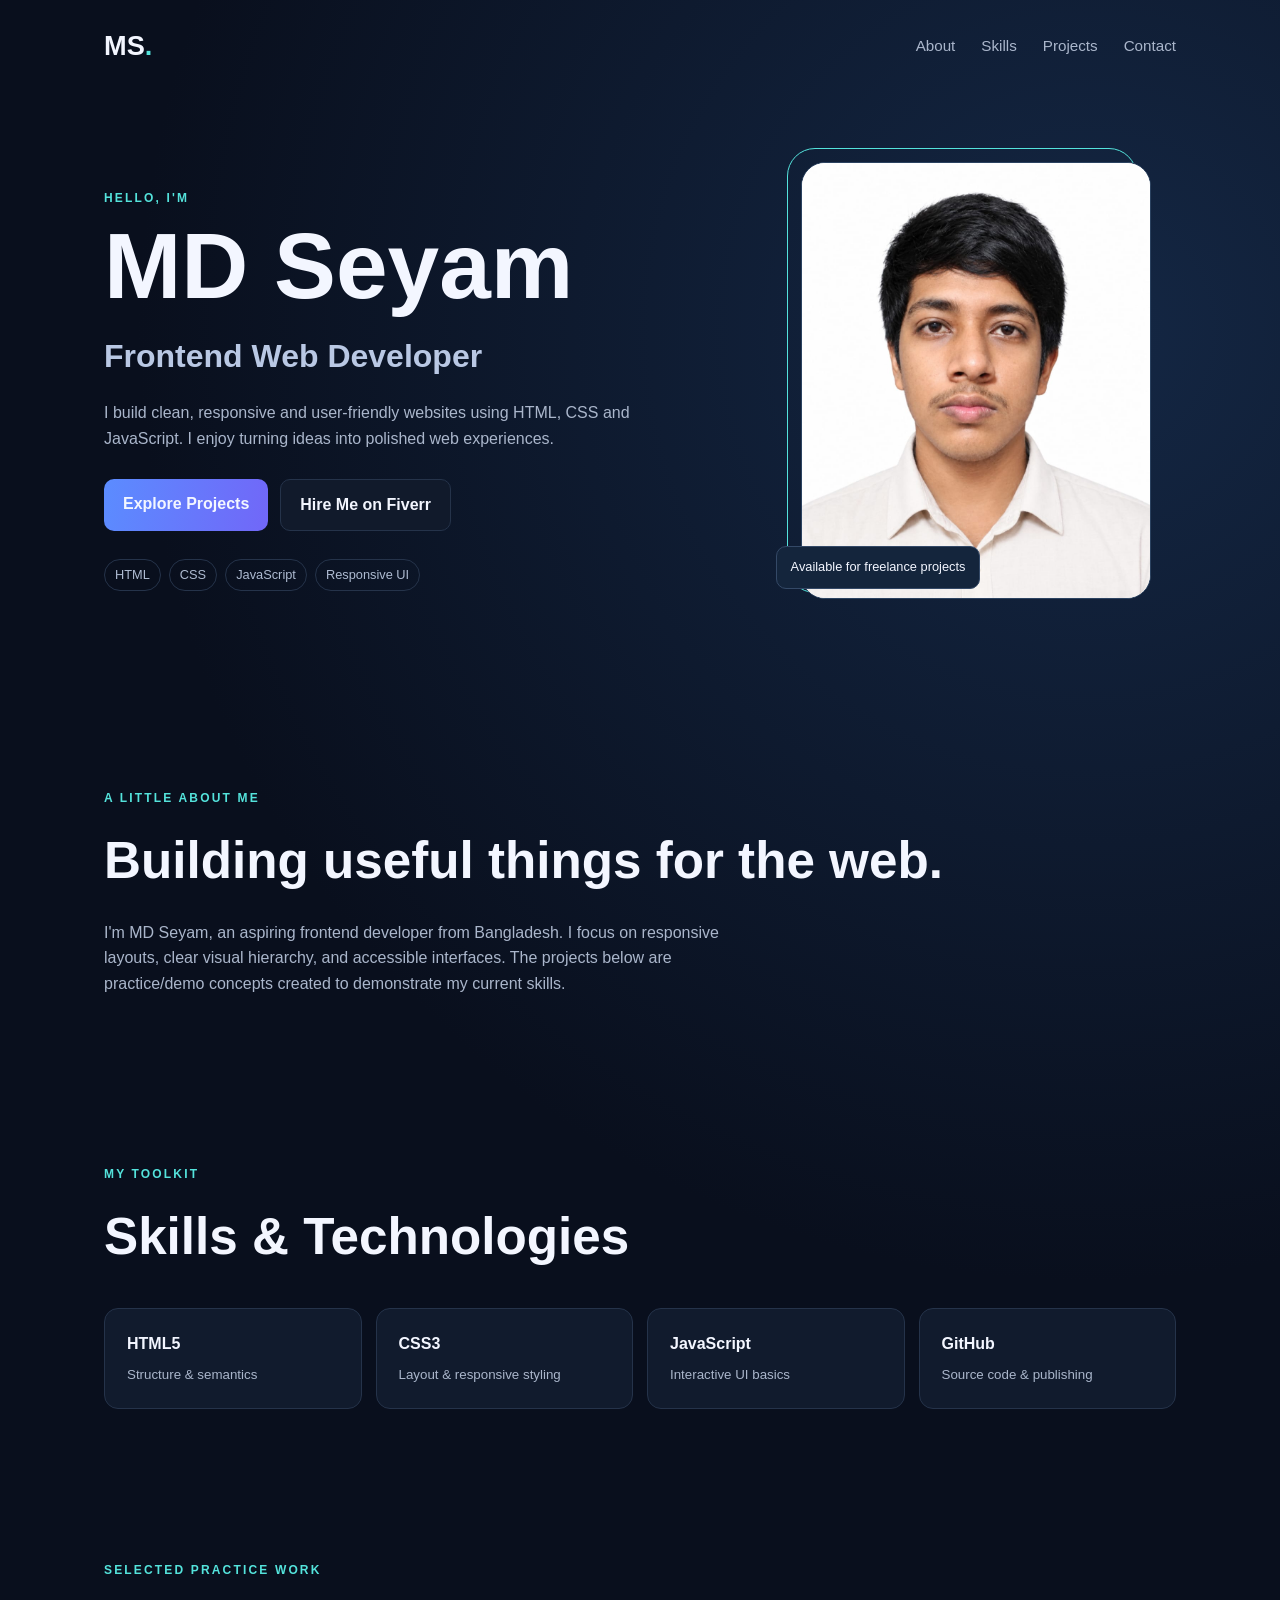
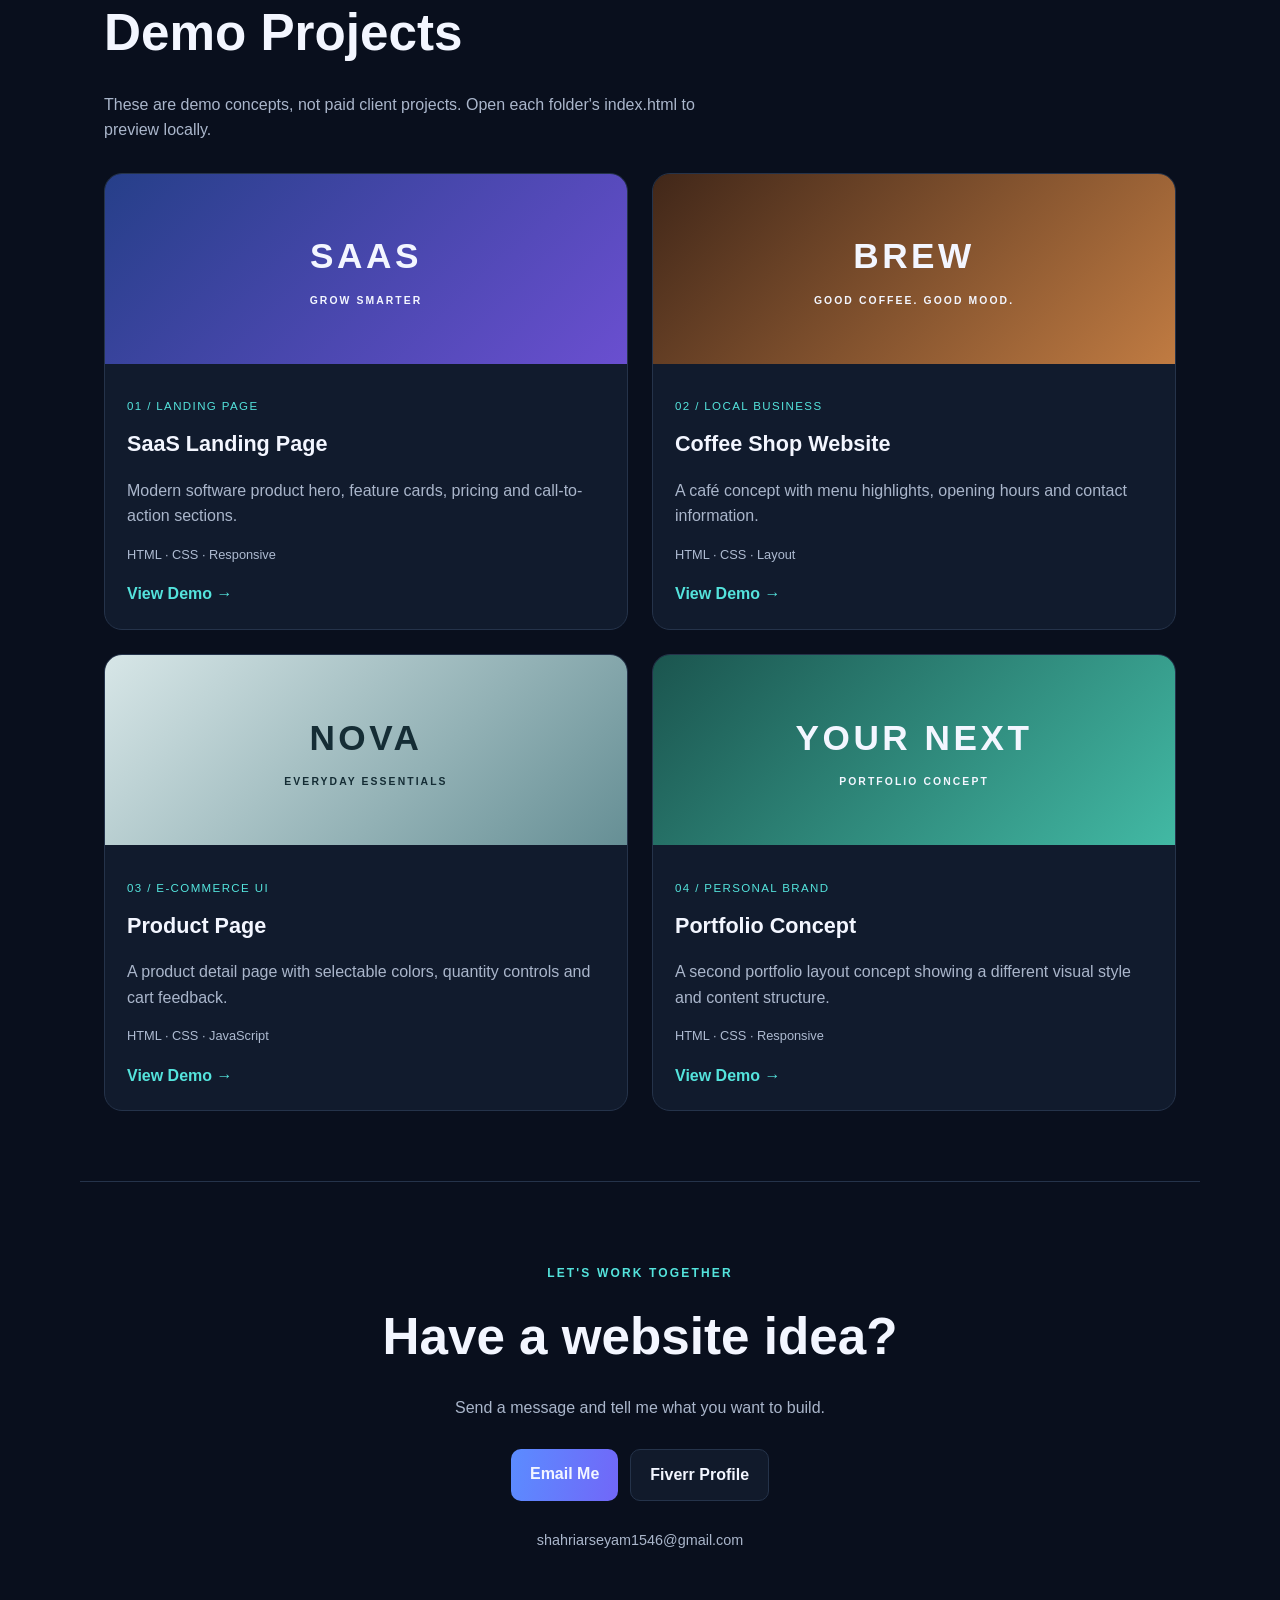
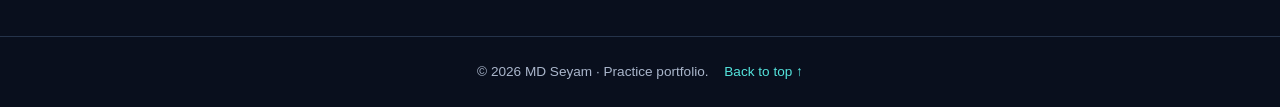
==== commit d2ca0ebb: "Update index.html" ====
--- a/index.html
+++ b/index.html
@@ -27,43 +27,4 @@
 </div></section>
 <section id="contact" class="section contact"><p class="eyebrow">LET'S WORK TOGETHER</p><h2>Have a website idea?</h2><p class="muted">Send a message and tell me what you want to build.</p><div class="actions"><a class="btn primary" href="mailto:shahriarseyam1546@gmail.com">Email Me</a><a class="btn ghost" href="https://www.fiverr.com/s/vbrv60e" target="_blank" rel="noreferrer">Fiverr Profile</a></div><p class="email">shahriarseyam1546@gmail.com</p></section>
 </main><footer>© <span id="year"></span> MD Seyam · Practice portfolio. <a href="#top">Back to top ↑</a></footer>
-<script src="script.js"></script><section id="projects" class="projects-section">
-    <h2>My Demo Projects</h2>
-    <p>Explore some of my frontend development work.</p>
-
-    <div class="project-grid">
-
-        <article class="project-card">
-            <h3>SaaS Landing Page</h3>
-            <p>A modern landing page built with HTML and CSS.</p>
-            <a href="./projects/saas-landing/" target="_blank">
-                Live Demo →
-            </a>
-        </article>
-
-        <article class="project-card">
-            <h3>Coffee Shop Website</h3>
-            <p>A responsive website for a coffee shop.</p>
-            <a href="./projects/coffee-shop/" target="_blank">
-                Live Demo →
-            </a>
-        </article>
-
-        <article class="project-card">
-            <h3>E-commerce Product Page</h3>
-            <p>An interactive product page using JavaScript.</p>
-            <a href="./projects/ecommerce-product/" target="_blank">
-                Live Demo →
-            </a>
-        </article>
-
-        <article class="project-card">
-            <h3>Portfolio Concept</h3>
-            <p>A modern personal portfolio website concept.</p>
-            <a href="./projects/portfolio-concept/" target="_blank">
-                Live Demo →
-            </a>
-        </article>
-
-    </div>
-</section></body></html>
+<script src="script.js"></script></body></html>
